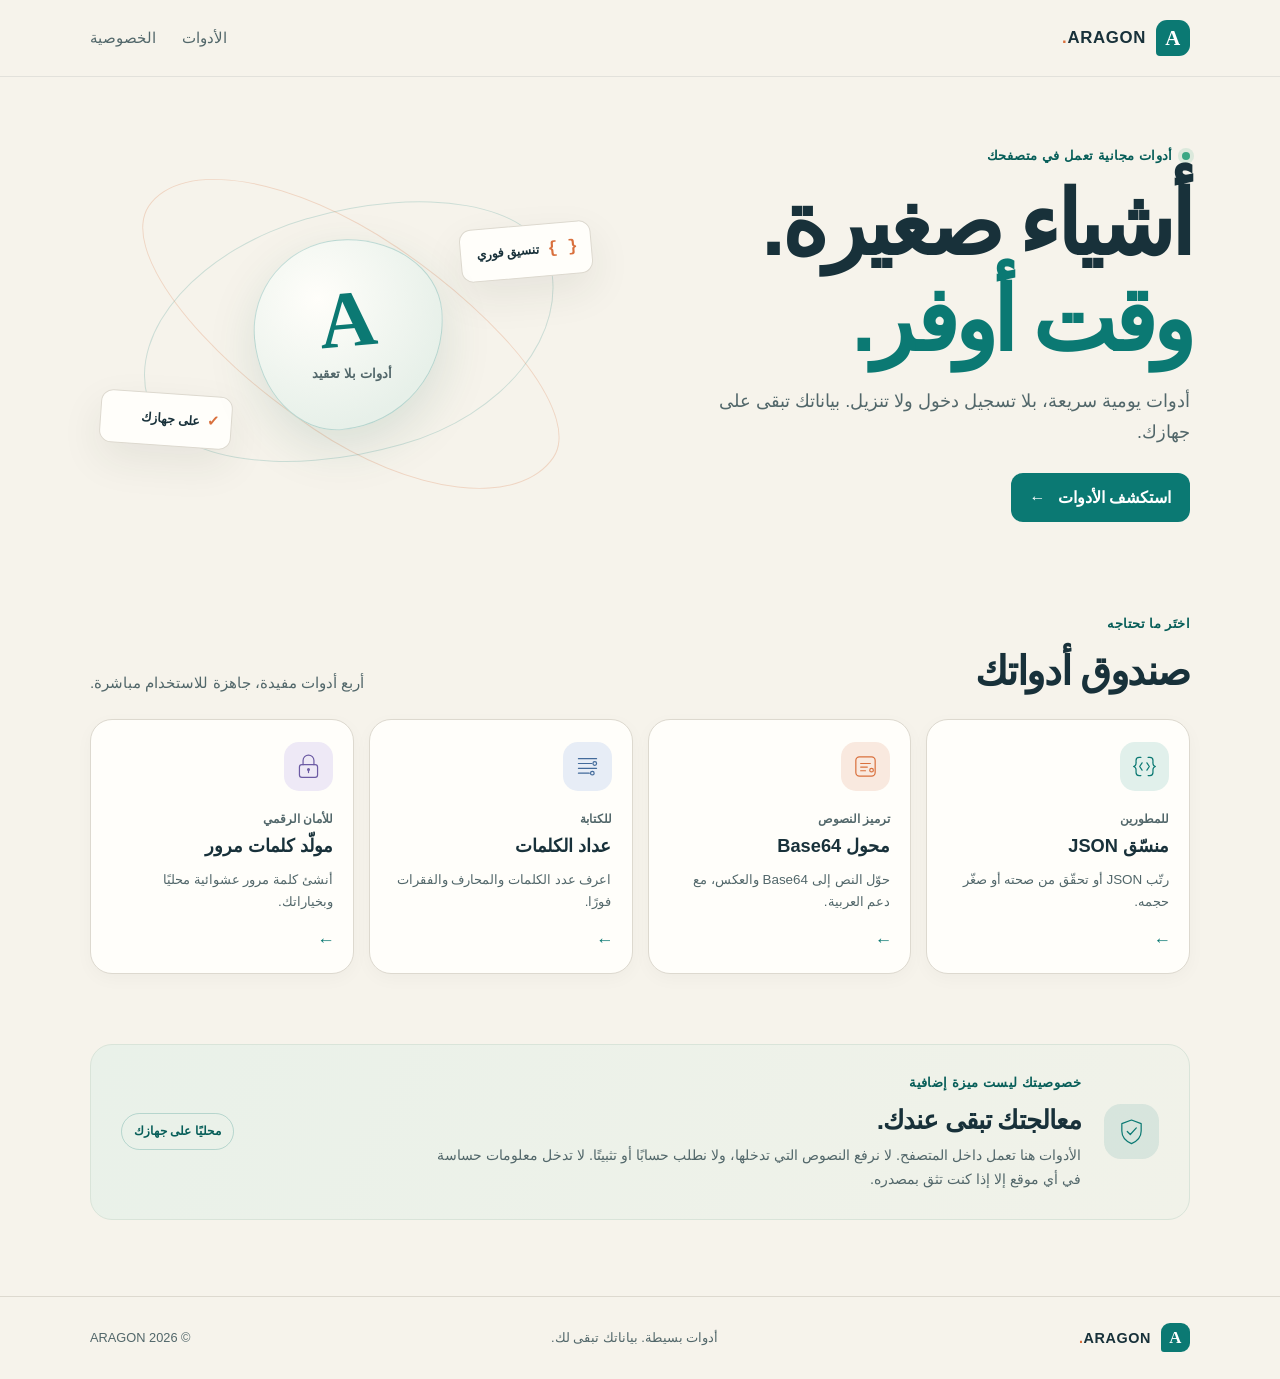
==== index.html @ 873a47d8 "Build ARAGON static microtools for GitHub Pages" ====
<!doctype html>
<html lang="ar" dir="rtl">
<head>
  <meta charset="utf-8">
  <meta name="viewport" content="width=device-width, initial-scale=1">
  <meta name="theme-color" content="#f6f3eb">
  <meta name="description" content="أدوات ويب مجانية وسريعة تحترم خصوصيتك. تعمل محليًا في متصفحك دون حساب أو خادم.">
  <meta http-equiv="Content-Security-Policy" content="default-src 'self'; base-uri 'self'; object-src 'none'; form-action 'none'; script-src 'self'; style-src 'self'; img-src 'self' data:; font-src 'self'; connect-src 'none'; frame-src 'none'">
  <title>ARAGON — أدوات صغيرة، إنجاز أسرع</title>
  <link rel="icon" href="./assets/img/favicon.svg" type="image/svg+xml">
  <link rel="stylesheet" href="./assets/css/site.css">
  <script src="./assets/js/shared.js" defer></script>
</head>
<body>
  <a class="skip-link" href="#main">تجاوز إلى المحتوى</a>
  <header class="site-header">
    <div class="header-inner">
      <a class="brand" href="./index.html" aria-label="ARAGON — الصفحة الرئيسية"><span class="brand-mark" aria-hidden="true">A</span><span>ARAGON<span class="brand-dot">.</span></span></a>
      <nav class="main-nav" aria-label="التنقل الرئيسي">
        <a class="nav-link" href="#tools">الأدوات</a>
        <a class="nav-link" href="#privacy">الخصوصية</a>
      </nav>
    </div>
  </header>

  <main id="main">
    <section class="hero wrap" aria-labelledby="hero-title">
      <div class="hero-copy">
        <p class="eyebrow"><span class="status-dot" aria-hidden="true"></span> أدوات مجانية تعمل في متصفحك</p>
        <h1 id="hero-title">أشياء صغيرة.<br><span class="accent-text">وقت أوفر.</span></h1>
        <p class="hero-lede">أدوات يومية سريعة، بلا تسجيل دخول ولا تنزيل. بياناتك تبقى على جهازك.</p>
        <a class="button button-primary" href="#tools">استكشف الأدوات <span aria-hidden="true">←</span></a>
      </div>
      <div class="hero-art" aria-hidden="true">
        <div class="hero-orbit orbit-one"></div>
        <div class="hero-orbit orbit-two"></div>
        <div class="hero-note note-one"><span class="note-symbol">{ }</span><span>تنسيق فوري</span></div>
        <div class="hero-note note-two"><span class="note-symbol">✓</span><span>على جهازك</span></div>
        <div class="hero-center"><span class="hero-center-mark">A</span><span class="hero-center-caption">أدوات بلا تعقيد</span></div>
      </div>
    </section>

    <section class="tools-section wrap" id="tools" aria-labelledby="tools-title">
      <div class="section-heading">
        <div><p class="eyebrow">اختَر ما تحتاجه</p><h2 id="tools-title">صندوق أدواتك</h2></div>
        <p class="section-intro">أربع أدوات مفيدة، جاهزة للاستخدام مباشرة.</p>
      </div>
      <div class="tool-grid">
        <a class="tool-card card-teal" href="./tools/json/">
          <span class="tool-icon" aria-hidden="true"><svg viewBox="0 0 48 48"><path d="M18 9h-3a5 5 0 0 0-5 5v4a6 6 0 0 1-4 6 6 6 0 0 1 4 6v4a5 5 0 0 0 5 5h3M30 9h3a5 5 0 0 1 5 5v4a6 6 0 0 0 4 6 6 6 0 0 0-4 6v4a5 5 0 0 1-5 5h-3M20 18l-4 6 4 6M28 18l4 6-4 6"/></svg></span>
          <span class="tool-kicker">للمطورين</span><strong>منسّق JSON</strong><span class="tool-description">رتّب JSON أو تحقّق من صحته أو صغّر حجمه.</span><span class="tool-arrow" aria-hidden="true">←</span>
        </a>
        <a class="tool-card card-orange" href="./tools/base64/">
          <span class="tool-icon" aria-hidden="true"><svg viewBox="0 0 48 48"><path d="M8 14a6 6 0 0 1 6-6h20a6 6 0 0 1 6 6v20a6 6 0 0 1-6 6H14a6 6 0 0 1-6-6zM16 19h16M16 25h11M16 31h8"/><circle cx="34" cy="30" r="3"/></svg></span>
          <span class="tool-kicker">ترميز النصوص</span><strong>محول Base64</strong><span class="tool-description">حوّل النص إلى Base64 والعكس، مع دعم العربية.</span><span class="tool-arrow" aria-hidden="true">←</span>
        </a>
        <a class="tool-card card-blue" href="./tools/word-counter/">
          <span class="tool-icon" aria-hidden="true"><svg viewBox="0 0 48 48"><path d="M9 11h30M9 19h22M9 27h30M9 35h18"/><circle cx="36" cy="19" r="3"/><circle cx="32" cy="35" r="3"/></svg></span>
          <span class="tool-kicker">للكتابة</span><strong>عداد الكلمات</strong><span class="tool-description">اعرف عدد الكلمات والمحارف والفقرات فورًا.</span><span class="tool-arrow" aria-hidden="true">←</span>
        </a>
        <a class="tool-card card-violet" href="./tools/password/">
          <span class="tool-icon" aria-hidden="true"><svg viewBox="0 0 48 48"><rect x="9" y="21" width="30" height="21" rx="4"/><path d="M15 21v-7a9 9 0 0 1 18 0v7M24 29v5"/><circle cx="24" cy="29" r="1.5"/></svg></span>
          <span class="tool-kicker">للأمان الرقمي</span><strong>مولّد كلمات مرور</strong><span class="tool-description">أنشئ كلمة مرور عشوائية محليًا وبخياراتك.</span><span class="tool-arrow" aria-hidden="true">←</span>
        </a>
      </div>
    </section>

    <section class="privacy-section wrap" id="privacy" aria-labelledby="privacy-title">
      <div class="privacy-mark" aria-hidden="true"><svg viewBox="0 0 48 48"><path d="M24 5 8 11v12c0 10 7 17 16 21 9-4 16-11 16-21V11L24 5Z"/><path d="m17 24 5 5 10-11"/></svg></div>
      <div><p class="eyebrow">خصوصيتك ليست ميزة إضافية</p><h2 id="privacy-title">معالجتك تبقى عندك.</h2><p>الأدوات هنا تعمل داخل المتصفح. لا نرفع النصوص التي تدخلها، ولا نطلب حسابًا أو تثبيتًا. لا تدخل معلومات حساسة في أي موقع إلا إذا كنت تثق بمصدره.</p></div>
      <span class="privacy-tag">محليًا على جهازك</span>
    </section>
  </main>

  <footer class="site-footer">
    <div class="footer-inner"><a class="brand footer-brand" href="./index.html"><span class="brand-mark" aria-hidden="true">A</span><span>ARAGON<span class="brand-dot">.</span></span></a><p>أدوات بسيطة. بياناتك تبقى لك.</p><span class="footer-year">© <span data-year></span> ARAGON</span></div>
  </footer>
</body>
</html>
---- assets/css/site.css ----
@charset "UTF-8";
:root {
  color-scheme: light;
  --paper: #f6f3eb;
  --surface: #fffefa;
  --surface-soft: #eeeae0;
  --ink: #18313a;
  --muted: #52676a;
  --line: #ddd9cf;
  --teal: #0b7973;
  --teal-dark: #075e59;
  --orange: #d9703d;
  --blue: #436b9b;
  --violet: #6c5ba4;
  --success: #176b3b;
  --danger: #a83030;
  --focus: #ed9c57;
  --shadow: 0 16px 42px rgb(33 45 39 / 8%);
  --radius: 22px;
  --font: "Segoe UI", Tahoma, Arial, sans-serif;
}
* { box-sizing: border-box; }
html { scroll-behavior: smooth; }
body { margin: 0; background: var(--paper); color: var(--ink); font-family: var(--font); line-height: 1.7; }
a { color: inherit; }
button, input, select, textarea { font: inherit; }
button { cursor: pointer; }
:focus-visible { outline: 3px solid var(--focus); outline-offset: 3px; }
.skip-link { position: absolute; inset-block-start: 8px; inset-inline-start: 8px; z-index: 20; transform: translateY(-150%); padding: 9px 14px; border-radius: 8px; background: var(--ink); color: white; }
.skip-link:focus { transform: translateY(0); }
.wrap { width: min(1100px, calc(100% - 40px)); margin-inline: auto; }
.site-header { border-bottom: 1px solid rgb(24 49 58 / 9%); }
.header-inner, .footer-inner { width: min(1100px, calc(100% - 40px)); min-height: 76px; margin-inline: auto; display: flex; align-items: center; justify-content: space-between; gap: 24px; }
.brand { display: inline-flex; align-items: center; gap: 10px; text-decoration: none; font-size: 1.05rem; font-weight: 850; letter-spacing: .04em; }
.brand-mark { display: inline-grid; width: 34px; aspect-ratio: 1; place-items: center; border-radius: 11px 11px 11px 4px; background: var(--teal); color: #fff; font-family: Georgia, serif; font-size: 1.3rem; font-weight: 700; }
.brand-dot { color: var(--orange); }
.main-nav { display: flex; align-items: center; gap: 26px; }
.nav-link { color: var(--muted); text-decoration: none; font-size: .94rem; }
.nav-link:hover, .back-link:hover { color: var(--teal); }
.hero { min-height: 475px; display: grid; grid-template-columns: 1.03fr .97fr; align-items: center; gap: 32px; padding-block: 58px 50px; }
.hero-copy { padding-block: 10px; }
.eyebrow { margin: 0 0 10px; color: var(--teal-dark); font-size: .82rem; font-weight: 800; letter-spacing: .035em; }
.status-dot { display: inline-block; width: 8px; height: 8px; margin-inline-end: 5px; border-radius: 50%; background: #38a783; box-shadow: 0 0 0 4px rgb(56 167 131 / 14%); }
h1, h2, h3, p { margin-block-start: 0; }
.hero h1 { margin-block: 0 17px; font-size: clamp(3rem, 7vw, 5.55rem); line-height: 1.08; letter-spacing: -.055em; }
.accent-text { color: var(--teal); }
.hero-lede { max-width: 490px; margin-block-end: 26px; color: var(--muted); font-size: 1.12rem; }
.button { min-height: 47px; padding: 10px 18px; display: inline-flex; align-items: center; justify-content: center; gap: 12px; border: 1px solid transparent; border-radius: 12px; font-weight: 750; text-decoration: none; transition: transform .18s ease, background-color .18s ease; }
.button:hover { transform: translateY(-2px); }
.button-primary { background: var(--teal); color: #fff; }
.button-primary:hover { background: var(--teal-dark); }
.button-secondary { background: var(--surface-soft); color: var(--ink); }
.button-secondary:hover { background: var(--line); }
.button-danger { color: var(--danger); background: transparent; border-color: var(--line); }
.button-danger:hover { background: rgb(168 48 48 / 6%); }
.button:disabled { opacity: .55; cursor: not-allowed; transform: none; }
.hero-art { position: relative; min-height: 330px; display: grid; place-items: center; isolation: isolate; }
.hero-orbit { position: absolute; inset: 13% 9%; z-index: -1; border: 1px solid rgb(11 121 115 / 18%); border-radius: 48% 52% 45% 55% / 53% 44% 56% 47%; transform: rotate(-16deg); }
.orbit-two { inset: 20% 4%; border-color: rgb(217 112 61 / 23%); transform: rotate(34deg); }
.hero-center { width: 190px; height: 190px; display: flex; flex-direction: column; align-items: center; justify-content: center; gap: 8px; border: 1px solid rgb(11 121 115 / 22%); border-radius: 48% 52% 58% 42% / 48% 42% 58% 52%; background: radial-gradient(circle at 35% 30%, #fffefa, #e7f0e9 72%); box-shadow: 0 18px 50px rgb(23 90 77 / 13%); transform: rotate(-5deg); }
.hero-center-mark { color: var(--teal); font: 700 5rem/.9 Georgia, serif; }
.hero-center-caption { color: var(--muted); font-size: .8rem; font-weight: 700; transform: rotate(5deg); }
.hero-note { position: absolute; min-width: 132px; padding: 11px 13px; display: flex; align-items: center; gap: 9px; border: 1px solid var(--line); border-radius: 12px; background: var(--surface); box-shadow: var(--shadow); font-size: .78rem; font-weight: 750; }
.note-one { inset-block-start: 17%; inset-inline-start: 3%; transform: rotate(-5deg); }
.note-two { inset-block-end: 16%; inset-inline-end: 2%; transform: rotate(4deg); }
.note-symbol { color: var(--orange); font-family: monospace; font-size: 1.05rem; }
.tools-section { padding-block: 31px 70px; scroll-margin-top: 24px; }
.section-heading { margin-block-end: 23px; display: flex; align-items: end; justify-content: space-between; gap: 20px; }
.section-heading h2, .privacy-section h2, .tool-hero h1 { margin-block: 0; font-size: clamp(1.8rem, 3.8vw, 2.5rem); line-height: 1.25; letter-spacing: -.035em; }
.section-intro { max-width: 360px; margin: 0; color: var(--muted); font-size: .95rem; }
.tool-grid { display: grid; grid-template-columns: repeat(4, minmax(0, 1fr)); gap: 15px; }
.tool-card { min-height: 255px; position: relative; padding: 22px 20px 25px; display: flex; flex-direction: column; align-items: flex-start; border: 1px solid var(--line); border-radius: var(--radius); background: var(--surface); text-decoration: none; box-shadow: 0 5px 18px rgb(33 45 39 / 3%); transition: transform .18s ease, box-shadow .18s ease, border-color .18s ease; }
.tool-card:hover { transform: translateY(-5px); box-shadow: var(--shadow); border-color: rgb(11 121 115 / 35%); }
.tool-icon { width: 49px; height: 49px; margin-block-end: 18px; display: grid; place-items: center; border-radius: 15px; background: #e1f0eb; color: var(--teal); }
.tool-icon svg, .privacy-mark svg { width: 29px; fill: none; stroke: currentColor; stroke-width: 2; stroke-linecap: round; stroke-linejoin: round; }
.card-orange .tool-icon { color: var(--orange); background: #f9e9df; }
.card-blue .tool-icon { color: var(--blue); background: #e7edf6; }
.card-violet .tool-icon { color: var(--violet); background: #eee9f6; }
.tool-kicker { margin-block-end: 3px; color: var(--muted); font-size: .73rem; font-weight: 750; }
.tool-card strong { margin-block-end: 7px; font-size: 1.14rem; }
.tool-description { max-width: 235px; color: var(--muted); font-size: .84rem; line-height: 1.6; }
.tool-arrow { position: absolute; inset-block-end: 17px; inset-inline-start: 18px; color: var(--teal); font-size: 1.1rem; transition: transform .18s ease; }
.tool-card:hover .tool-arrow { transform: translateX(-4px); }
.privacy-section { margin-block: 0 76px; padding: 27px 30px; display: grid; grid-template-columns: 58px 1fr auto; align-items: center; gap: 20px; border: 1px solid #d9e4d9; border-radius: var(--radius); background: linear-gradient(115deg, #e9f1e9, #f1f2e9); scroll-margin-top: 24px; }
.privacy-mark { width: 55px; height: 55px; display: grid; place-items: center; border-radius: 17px; background: rgb(11 121 115 / 11%); color: var(--teal); }
.privacy-section h2 { margin-block-end: 6px; font-size: 1.65rem; }
.privacy-section p:not(.eyebrow) { max-width: 650px; margin: 0; color: var(--muted); font-size: .9rem; }
.privacy-tag { padding: 7px 12px; border: 1px solid rgb(11 121 115 / 23%); border-radius: 99px; color: var(--teal-dark); font-size: .78rem; font-weight: 750; white-space: nowrap; }
.site-footer { border-top: 1px solid var(--line); }
.footer-inner { min-height: 82px; }
.footer-inner p, .footer-year { margin: 0; color: var(--muted); font-size: .8rem; }
.footer-brand { font-size: .9rem; }
.footer-brand .brand-mark { width: 29px; border-radius: 9px 9px 9px 3px; font-size: 1.05rem; }

/* صفحات الأدوات */
.tool-page { min-height: 100vh; display: flex; flex-direction: column; }
.tool-page main { flex: 1; }
.tool-wrap { width: min(880px, calc(100% - 40px)); margin-inline: auto; }
.tool-topline { padding-block: 24px 8px; }
.back-link { display: inline-flex; align-items: center; gap: 8px; color: var(--muted); text-decoration: none; font-size: .88rem; font-weight: 700; }
.tool-hero { padding-block: 22px 24px; }
.tool-hero h1 { margin-block-end: 9px; }
.tool-hero > p:last-child { max-width: 680px; margin: 0; color: var(--muted); }
.tool-panel { padding: 23px; border: 1px solid var(--line); border-radius: var(--radius); background: var(--surface); box-shadow: 0 9px 28px rgb(33 45 39 / 5%); }
.form-label { display: block; margin-block-end: 8px; font-size: .9rem; font-weight: 800; }
.form-hint { color: var(--muted); font-size: .78rem; }
.field, .text-field, .select-field { width: 100%; border: 1px solid #c8ccc4; border-radius: 12px; background: var(--surface); color: var(--ink); }
.text-field { min-height: 205px; padding: 14px; resize: vertical; font-family: ui-monospace, "Cascadia Code", Consolas, monospace; font-size: .9rem; line-height: 1.65; }
.text-field[readonly] { background: var(--surface-soft); }
.field { min-height: 45px; padding: 9px 12px; }
.select-field { min-height: 43px; padding: 7px 34px 7px 11px; }
textarea::placeholder, input::placeholder { color: #738184; opacity: .85; }
.field:focus, .text-field:focus, .select-field:focus { outline: 3px solid rgb(11 121 115 / 22%); border-color: var(--teal); }
.field-grid { display: grid; grid-template-columns: 1fr 1fr; gap: 16px; }
.editor-controls-grid { margin-block-start: 15px; }
.fieldset-plain { margin: 18px 0 0; padding: 0; border: 0; }
.field-group { min-width: 0; }
.editor-grid { display: grid; grid-template-columns: 1fr 1fr; gap: 17px; }
.editor-actions, .action-row { margin-block-start: 15px; display: flex; align-items: center; flex-wrap: wrap; gap: 9px; }
.editor-actions-compact { margin-block-start: 0; }
.editor-actions .button, .action-row .button { min-height: 42px; padding: 8px 14px; font-size: .86rem; }
.status-message { min-height: 1.6em; margin: 12px 0 0; color: var(--muted); font-size: .86rem; }
.status-message[data-kind="success"] { color: var(--success); }
.status-message[data-kind="error"] { color: var(--danger); }
.tool-note { margin-block: 15px 0; color: var(--muted); font-size: .81rem; }
.tool-footer { margin-block-start: 35px; }

/* محوّل Base64 */
.mode-tabs { margin-block-end: 17px; padding: 4px; display: inline-flex; gap: 4px; border-radius: 12px; background: var(--surface-soft); }
.mode-button { min-height: 39px; padding: 7px 15px; border: 0; border-radius: 9px; background: transparent; color: var(--muted); font-size: .85rem; font-weight: 750; }
.mode-button[aria-pressed="true"] { background: var(--surface); color: var(--teal-dark); box-shadow: 0 2px 8px rgb(24 49 58 / 10%); }

/* عداد الكلمات */
.counter-field { min-height: 250px; font-family: var(--font); font-size: 1rem; }
.stats-grid { margin-block-start: 17px; display: grid; grid-template-columns: repeat(4, minmax(0, 1fr)); gap: 11px; }
.stat-card { min-height: 100px; padding: 13px 15px; border: 1px solid var(--line); border-radius: 14px; background: var(--surface); }
.stat-value { display: block; color: var(--teal-dark); font-size: 1.55rem; font-weight: 850; line-height: 1.35; }
.stat-label { display: block; color: var(--muted); font-size: .8rem; }

/* مولّد كلمات المرور */
.password-output-wrap { display: flex; gap: 8px; }
.password-output { direction: ltr; text-align: left; font-family: ui-monospace, "Cascadia Code", Consolas, monospace; font-size: 1.05rem; letter-spacing: .025em; }
.password-options { margin-block-start: 19px; padding-block-start: 18px; border-block-start: 1px solid var(--line); }
.checkbox-grid { margin-block-start: 13px; display: grid; grid-template-columns: repeat(2, minmax(0, 1fr)); gap: 11px 18px; }
.checkbox-label { display: inline-flex; align-items: center; gap: 9px; color: var(--ink); font-size: .88rem; }
.checkbox-label input { width: 18px; height: 18px; accent-color: var(--teal); }
.length-row { display: grid; grid-template-columns: minmax(100px, 150px) 1fr; align-items: center; gap: 15px; }
.strength-track { height: 8px; overflow: hidden; border-radius: 20px; background: var(--surface-soft); }
.strength-bar { width: 0; height: 100%; border-radius: inherit; background: var(--teal); transition: width .2s ease; }
.security-note { margin-block-start: 17px; padding: 12px 14px; border-inline-start: 3px solid var(--teal); border-radius: 7px; background: rgb(11 121 115 / 6%); color: var(--muted); font-size: .82rem; }
.error-page { min-height: 65vh; display: grid; place-items: center; text-align: center; }
.error-page h1 { margin-block: 0 8px; font-size: 2rem; }
.error-page p { color: var(--muted); }

@media (max-width: 850px) {
  .tool-grid { grid-template-columns: repeat(2, minmax(0, 1fr)); }
  .hero { min-height: 410px; }
  .hero-art { min-height: 290px; }
  .privacy-section { grid-template-columns: 55px 1fr; }
  .privacy-tag { grid-column: 2; justify-self: start; }
}
@media (max-width: 620px) {
  .wrap, .header-inner, .footer-inner, .tool-wrap { width: min(100% - 28px, 880px); }
  .header-inner { min-height: 66px; }
  .main-nav { gap: 15px; }
  .nav-link { font-size: .82rem; }
  .hero { grid-template-columns: 1fr; gap: 4px; padding-block: 47px 26px; }
  .hero h1 { font-size: clamp(3.25rem, 14vw, 4.8rem); }
  .hero-art { min-height: 245px; }
  .hero-center { width: 155px; height: 155px; }
  .hero-center-mark { font-size: 4rem; }
  .hero-note { min-width: 118px; padding: 8px 10px; }
  .section-heading { align-items: flex-start; flex-direction: column; gap: 8px; }
  .tool-grid { gap: 10px; }
  .tool-card { min-height: 238px; padding: 17px 15px 23px; border-radius: 17px; }
  .tool-icon { width: 43px; height: 43px; margin-block-end: 12px; }
  .tool-card strong { font-size: 1.02rem; }
  .tool-description { font-size: .78rem; }
  .privacy-section { margin-block-end: 45px; padding: 20px; grid-template-columns: 45px 1fr; gap: 13px; }
  .privacy-mark { width: 44px; height: 44px; }
  .privacy-section h2 { font-size: 1.4rem; }
  .privacy-section p:not(.eyebrow) { font-size: .84rem; }
  .footer-inner { min-height: 100px; flex-wrap: wrap; gap: 5px 16px; justify-content: space-between; padding-block: 14px; }
  .footer-inner p { order: 3; width: 100%; }
  .tool-panel { padding: 16px; border-radius: 17px; }
  .editor-grid, .field-grid { grid-template-columns: 1fr; }
  .stats-grid { grid-template-columns: repeat(2, minmax(0, 1fr)); }
  .tool-topline { padding-block-start: 18px; }
  .text-field { min-height: 170px; }
}
@media (max-width: 370px) {
  .tool-grid { grid-template-columns: 1fr; }
  .tool-card { min-height: 210px; }
  .checkbox-grid { grid-template-columns: 1fr; }
  .password-output-wrap { flex-direction: column; }
}
@media (prefers-reduced-motion: reduce) {
  *, *::before, *::after { scroll-behavior: auto !important; transition-duration: .01ms !important; animation-duration: .01ms !important; animation-iteration-count: 1 !important; }
}
@media (prefers-color-scheme: dark) {
  :root {
    color-scheme: dark;
    --paper: #111c20;
    --surface: #1b292d;
    --surface-soft: #243438;
    --ink: #e8eeea;
    --muted: #b4c2bf;
    --line: #39494a;
    --teal: #74c8b5;
    --teal-dark: #9cddcb;
    --orange: #f1a47e;
    --blue: #9bb9e0;
    --violet: #c0afe8;
    --success: #80d99c;
    --danger: #ff9b9b;
    --focus: #f3b273;
    --shadow: 0 16px 42px rgb(0 0 0 / 24%);
  }
  .site-header { border-bottom-color: var(--line); }
  .hero-center { background: radial-gradient(circle at 35% 30%, #2b3937, #1c302e 72%); }
  .privacy-section { border-color: #3b5148; background: linear-gradient(115deg, #1b302d, #232f2d); }
  .field, .text-field, .select-field { border-color: #536265; }
  .text-field[readonly] { background: #202f32; }
  .mode-button[aria-pressed="true"] { background: #304043; }
  .button-secondary { background: #2d3a3d; }
  .button-secondary:hover { background: #39494c; }
  .tool-icon { background: #203a36; }
  .card-orange .tool-icon { background: #42312c; }
  .card-blue .tool-icon { background: #293747; }
  .card-violet .tool-icon { background: #352f43; }
}
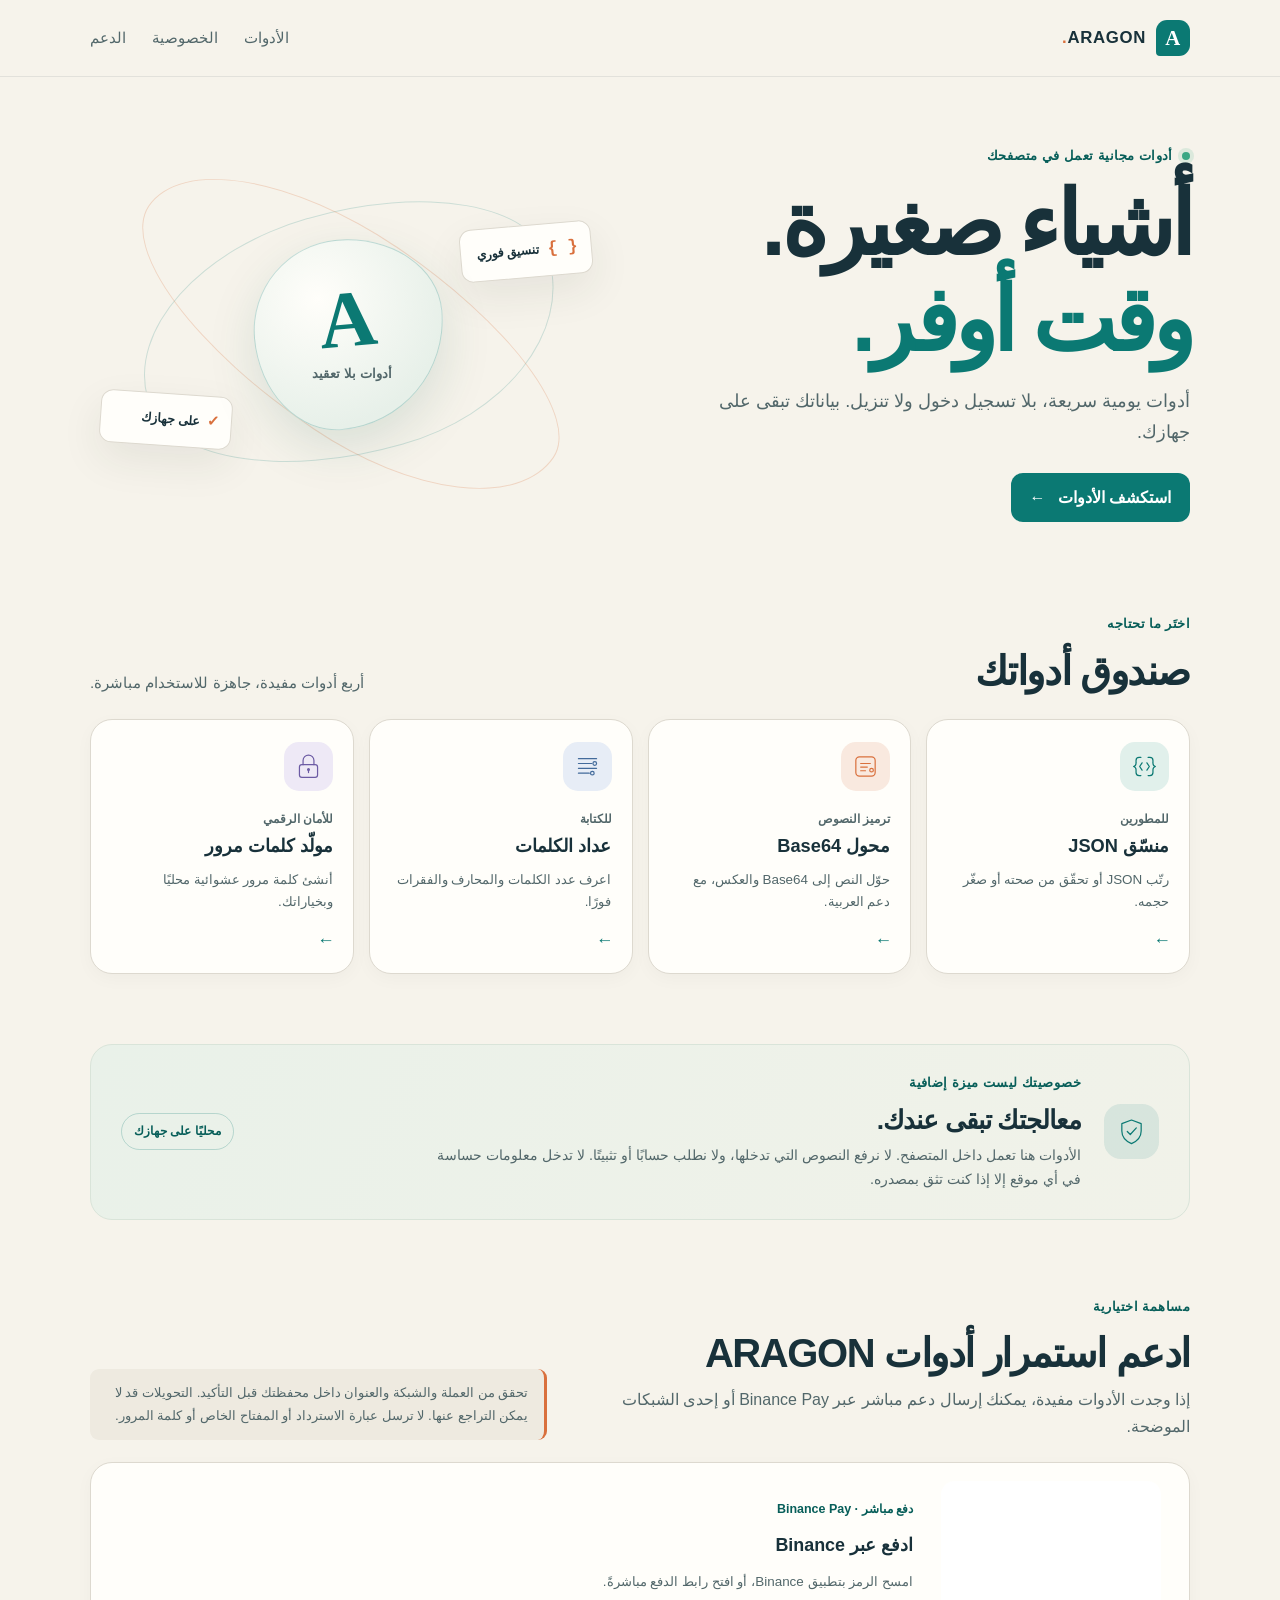
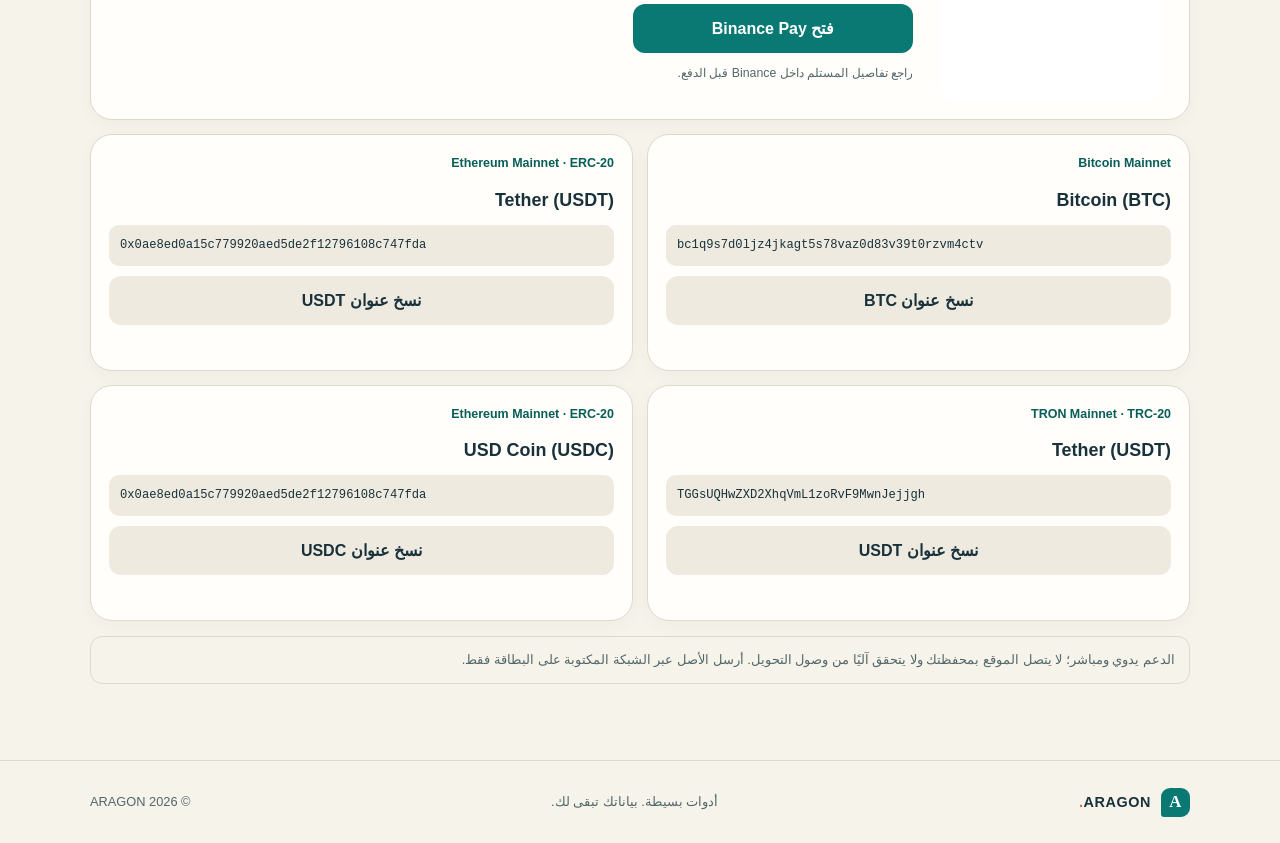
==== commit 78b4b2bc: "Add Binance Pay and crypto support section" ====
--- a/index.html
+++ b/index.html
@@ -19,6 +19,7 @@
       <nav class="main-nav" aria-label="التنقل الرئيسي">
         <a class="nav-link" href="#tools">الأدوات</a>
         <a class="nav-link" href="#privacy">الخصوصية</a>
+        <a class="nav-link" href="#support">الدعم</a>
       </nav>
     </div>
   </header>
@@ -70,6 +71,56 @@
       <div><p class="eyebrow">خصوصيتك ليست ميزة إضافية</p><h2 id="privacy-title">معالجتك تبقى عندك.</h2><p>الأدوات هنا تعمل داخل المتصفح. لا نرفع النصوص التي تدخلها، ولا نطلب حسابًا أو تثبيتًا. لا تدخل معلومات حساسة في أي موقع إلا إذا كنت تثق بمصدره.</p></div>
       <span class="privacy-tag">محليًا على جهازك</span>
     </section>
+
+    <section class="support-section wrap" id="support" aria-labelledby="support-title">
+      <div class="support-heading">
+        <div><p class="eyebrow">مساهمة اختيارية</p><h2 id="support-title">ادعم استمرار أدوات ARAGON</h2><p>إذا وجدت الأدوات مفيدة، يمكنك إرسال دعم مباشر عبر Binance Pay أو إحدى الشبكات الموضحة.</p></div>
+        <p class="support-warning">تحقق من العملة والشبكة والعنوان داخل محفظتك قبل التأكيد. التحويلات قد لا يمكن التراجع عنها. لا ترسل عبارة الاسترداد أو المفتاح الخاص أو كلمة المرور.</p>
+      </div>
+      <div class="support-grid">
+        <article class="support-card support-card-binance">
+          <a class="support-qr-link" href="https://app.binance.com/uni-qr/JHgYKwNN" target="_blank" rel="noopener noreferrer" aria-label="فتح رابط Binance Pay">
+            <img src="./assets/img/binance-pay-qr.png" width="680" height="680" loading="lazy" decoding="async" alt="رمز QR لفتح صفحة Binance Pay">
+          </a>
+          <div class="support-binance-content">
+            <p class="support-network">دفع مباشر · Binance Pay</p>
+            <h3>ادفع عبر Binance</h3>
+            <p class="support-description">امسح الرمز بتطبيق Binance، أو افتح رابط الدفع مباشرةً.</p>
+            <a class="button button-primary support-button" href="https://app.binance.com/uni-qr/JHgYKwNN" target="_blank" rel="noopener noreferrer">فتح Binance Pay</a>
+            <p class="support-copy-status" aria-live="polite">راجع تفاصيل المستلم داخل Binance قبل الدفع.</p>
+          </div>
+        </article>
+        <article class="support-card" data-address-card>
+          <p class="support-network">Bitcoin Mainnet</p>
+          <h3>Bitcoin (BTC)</h3>
+          <code class="wallet-address" dir="ltr">bc1q9s7d0ljz4jkagt5s78vaz0d83v39t0rzvm4ctv</code>
+          <button class="button button-secondary support-button" type="button" data-copy-address="bc1q9s7d0ljz4jkagt5s78vaz0d83v39t0rzvm4ctv">نسخ عنوان BTC</button>
+          <p class="support-copy-status" data-copy-status aria-live="polite"></p>
+        </article>
+        <article class="support-card" data-address-card>
+          <p class="support-network">Ethereum Mainnet · ERC-20</p>
+          <h3>Tether (USDT)</h3>
+          <code class="wallet-address" dir="ltr">0x0ae8ed0a15c779920aed5de2f12796108c747fda</code>
+          <button class="button button-secondary support-button" type="button" data-copy-address="0x0ae8ed0a15c779920aed5de2f12796108c747fda">نسخ عنوان USDT</button>
+          <p class="support-copy-status" data-copy-status aria-live="polite"></p>
+        </article>
+        <article class="support-card" data-address-card>
+          <p class="support-network">TRON Mainnet · TRC-20</p>
+          <h3>Tether (USDT)</h3>
+          <code class="wallet-address" dir="ltr">TGGsUQHwZXD2XhqVmL1zoRvF9MwnJejjgh</code>
+          <button class="button button-secondary support-button" type="button" data-copy-address="TGGsUQHwZXD2XhqVmL1zoRvF9MwnJejjgh">نسخ عنوان USDT</button>
+          <p class="support-copy-status" data-copy-status aria-live="polite"></p>
+        </article>
+        <article class="support-card" data-address-card>
+          <p class="support-network">Ethereum Mainnet · ERC-20</p>
+          <h3>USD Coin (USDC)</h3>
+          <code class="wallet-address" dir="ltr">0x0ae8ed0a15c779920aed5de2f12796108c747fda</code>
+          <button class="button button-secondary support-button" type="button" data-copy-address="0x0ae8ed0a15c779920aed5de2f12796108c747fda">نسخ عنوان USDC</button>
+          <p class="support-copy-status" data-copy-status aria-live="polite"></p>
+        </article>
+      </div>
+      <p class="support-disclaimer">الدعم يدوي ومباشر؛ لا يتصل الموقع بمحفظتك ولا يتحقق آليًا من وصول التحويل. أرسل الأصل عبر الشبكة المكتوبة على البطاقة فقط.</p>
+    </section>
   </main>
 
   <footer class="site-footer">
--- a/assets/css/site.css
+++ b/assets/css/site.css
@@ -86,6 +86,27 @@
 .privacy-section h2 { margin-block-end: 6px; font-size: 1.65rem; }
 .privacy-section p:not(.eyebrow) { max-width: 650px; margin: 0; color: var(--muted); font-size: .9rem; }
 .privacy-tag { padding: 7px 12px; border: 1px solid rgb(11 121 115 / 23%); border-radius: 99px; color: var(--teal-dark); font-size: .78rem; font-weight: 750; white-space: nowrap; }
+.support-section { margin-block-end: 76px; scroll-margin-top: 24px; }
+.support-heading { margin-block-end: 22px; display: grid; grid-template-columns: 1.15fr .85fr; align-items: end; gap: 24px; }
+.support-heading h2 { margin-block: 0 8px; font-size: clamp(1.8rem, 3.8vw, 2.5rem); line-height: 1.25; letter-spacing: -.035em; }
+.support-heading > div > p:last-child { margin: 0; color: var(--muted); }
+.support-warning { margin: 0; padding: 13px 16px; border-inline-start: 3px solid var(--orange); border-radius: 9px; background: var(--surface-soft); color: var(--muted); font-size: .84rem; }
+.support-grid { display: grid; grid-template-columns: repeat(2, minmax(0, 1fr)); gap: 14px; }
+.support-card { min-width: 0; padding: 18px; display: flex; flex-direction: column; align-items: stretch; gap: 10px; border: 1px solid var(--line); border-radius: var(--radius); background: var(--surface); box-shadow: 0 5px 18px rgb(33 45 39 / 3%); }
+.support-card-binance { grid-column: 1 / -1; display: grid; grid-template-columns: minmax(180px, 240px) minmax(0, 1fr); align-items: center; gap: 18px; }
+.support-binance-content { min-width: 0; display: flex; flex-direction: column; align-items: flex-start; gap: 10px; }
+.support-network { margin: 0; color: var(--teal-dark); font-size: .78rem; font-weight: 800; }
+.support-card h3 { margin: 0; font-size: 1.12rem; }
+.support-qr-link { display: block; width: min(100%, 220px); margin-inline: auto; padding: 8px; border-radius: 14px; background: #fff; }
+.support-qr-link img { display: block; width: 100%; height: auto; }
+.support-description { margin: 0; color: var(--muted); font-size: .84rem; }
+.support-button { width: 100%; min-height: 44px; margin-block-start: auto; }
+.support-binance-content .support-button { width: min(100%, 280px); margin-block-start: 0; }
+.support-copy-status { min-height: 1.35em; margin: 0; color: var(--muted); font-size: .77rem; }
+.support-copy-status[data-kind="success"] { color: var(--success); }
+.support-copy-status[data-kind="error"] { color: var(--danger); }
+.wallet-address { display: block; width: 100%; padding: 11px; border-radius: 10px; background: var(--surface-soft); color: var(--ink); text-align: left; font-size: .76rem; line-height: 1.55; overflow-wrap: anywhere; }
+.support-disclaimer { margin-block-start: 15px; padding: 12px 14px; border: 1px solid var(--line); border-radius: 12px; color: var(--muted); font-size: .81rem; }
 .site-footer { border-top: 1px solid var(--line); }
 .footer-inner { min-height: 82px; }
 .footer-inner p, .footer-year { margin: 0; color: var(--muted); font-size: .8rem; }
@@ -154,6 +175,7 @@
 
 @media (max-width: 850px) {
   .tool-grid { grid-template-columns: repeat(2, minmax(0, 1fr)); }
+  .support-grid { grid-template-columns: repeat(2, minmax(0, 1fr)); }
   .hero { min-height: 410px; }
   .hero-art { min-height: 290px; }
   .privacy-section { grid-template-columns: 55px 1fr; }
@@ -171,6 +193,12 @@
   .hero-center-mark { font-size: 4rem; }
   .hero-note { min-width: 118px; padding: 8px 10px; }
   .section-heading { align-items: flex-start; flex-direction: column; gap: 8px; }
+  .support-heading { grid-template-columns: 1fr; gap: 12px; }
+  .support-grid { grid-template-columns: 1fr; }
+  .support-card-binance { grid-column: auto; grid-template-columns: 1fr; justify-items: center; text-align: center; }
+  .support-binance-content { align-items: center; }
+  .support-binance-content .support-button { width: 100%; }
+  .support-card { padding: 16px; }
   .tool-grid { gap: 10px; }
   .tool-card { min-height: 238px; padding: 17px 15px 23px; border-radius: 17px; }
   .tool-icon { width: 43px; height: 43px; margin-block-end: 12px; }
